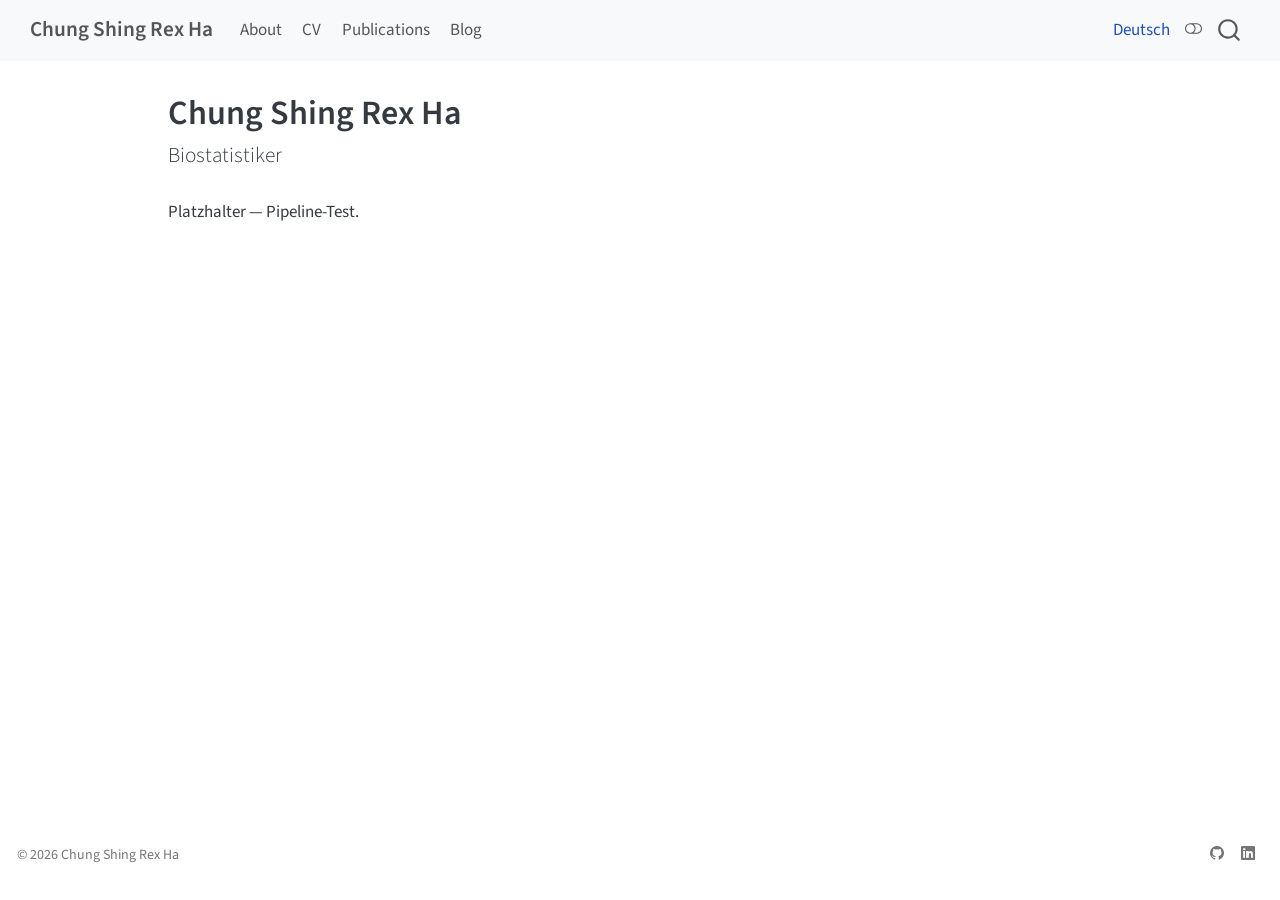
==== de/index.html @ d2706c2c "Built site for gh-pages" ====
<!DOCTYPE html>
<html xmlns="http://www.w3.org/1999/xhtml" lang="de" xml:lang="de"><head>

<meta charset="utf-8">
<meta name="generator" content="quarto-1.9.38">

<meta name="viewport" content="width=device-width, initial-scale=1.0, user-scalable=yes">


<title>Chung Shing Rex Ha</title>
<style>
/* Default styles provided by pandoc.
** See https://pandoc.org/MANUAL.html#variables-for-html for config info.
*/
code{white-space: pre-wrap;}
span.smallcaps{font-variant: small-caps;}
div.columns{display: flex; gap: min(4vw, 1.5em);}
div.column{flex: auto; overflow-x: auto;}
div.hanging-indent{margin-left: 1.5em; text-indent: -1.5em;}
ul.task-list{list-style: none;}
ul.task-list li input[type="checkbox"] {
  width: 0.8em;
  margin: 0 0.8em 0.2em -1em; /* quarto-specific, see https://github.com/quarto-dev/quarto-cli/issues/4556 */ 
  vertical-align: middle;
}
</style>


<script src="../site_libs/quarto-nav/quarto-nav.js"></script>
<script src="../site_libs/quarto-nav/headroom.min.js"></script>
<script src="../site_libs/clipboard/clipboard.min.js"></script>
<script src="../site_libs/quarto-search/autocomplete.umd.js"></script>
<script src="../site_libs/quarto-search/fuse.min.js"></script>
<script src="../site_libs/quarto-search/quarto-search.js"></script>
<meta name="quarto:offset" content="../">
<script src="../site_libs/quarto-html/quarto.js" type="module"></script>
<script src="../site_libs/quarto-html/tabsets/tabsets.js" type="module"></script>
<script src="../site_libs/quarto-html/popper.min.js"></script>
<script src="../site_libs/quarto-html/tippy.umd.min.js"></script>
<script src="../site_libs/quarto-html/anchor.min.js"></script>
<link href="../site_libs/quarto-html/tippy.css" rel="stylesheet">
<link href="../site_libs/quarto-html/quarto-syntax-highlighting-15634bcf2e68342d4ad2dfa704d543f6.css" rel="stylesheet" class="quarto-color-scheme" id="quarto-text-highlighting-styles">
<link href="../site_libs/quarto-html/quarto-syntax-highlighting-dark-0a6b7249c26820e032cb0bd839ff02b1.css" rel="stylesheet" class="quarto-color-scheme quarto-color-alternate" id="quarto-text-highlighting-styles">
<link href="../site_libs/quarto-html/quarto-syntax-highlighting-15634bcf2e68342d4ad2dfa704d543f6.css" rel="stylesheet" class="quarto-color-scheme-extra" id="quarto-text-highlighting-styles">
<script src="../site_libs/bootstrap/bootstrap.min.js"></script>
<link href="../site_libs/bootstrap/bootstrap-icons.css" rel="stylesheet">
<link href="../site_libs/bootstrap/bootstrap-5fd4a02582ea6af4703f84bc57fa9173.min.css" rel="stylesheet" append-hash="true" class="quarto-color-scheme" id="quarto-bootstrap" data-mode="light">
<link href="../site_libs/bootstrap/bootstrap-dark-bcd67fd93eebe3d839e0a494eaf2281a.min.css" rel="stylesheet" append-hash="true" class="quarto-color-scheme quarto-color-alternate" id="quarto-bootstrap" data-mode="dark">
<link href="../site_libs/bootstrap/bootstrap-5fd4a02582ea6af4703f84bc57fa9173.min.css" rel="stylesheet" append-hash="true" class="quarto-color-scheme-extra" id="quarto-bootstrap" data-mode="light">
<script id="quarto-search-options" type="application/json">{
  "location": "navbar",
  "copy-button": false,
  "collapse-after": 3,
  "panel-placement": "end",
  "type": "overlay",
  "limit": 50,
  "keyboard-shortcut": [
    "f",
    "/",
    "s"
  ],
  "show-item-context": false,
  "language": {
    "search-no-results-text": "Keine Treffer",
    "search-matching-documents-text": "Treffer",
    "search-copy-link-title": "Link in die Suche kopieren",
    "search-hide-matches-text": "Zusätzliche Treffer verbergen",
    "search-more-match-text": "weitere Treffer in diesem Dokument",
    "search-more-matches-text": "weitere Treffer in diesem Dokument",
    "search-clear-button-title": "Zurücksetzen",
    "search-text-placeholder": "",
    "search-detached-cancel-button-title": "Abbrechen",
    "search-submit-button-title": "Abschicken",
    "search-label": "Suchen"
  }
}</script>
<style>html{ scroll-behavior: smooth; }</style>


</head>

<body class="nav-fixed quarto-light"><script id="quarto-html-before-body" type="application/javascript">
    const toggleBodyColorMode = (bsSheetEl) => {
      const mode = bsSheetEl.getAttribute("data-mode");
      const bodyEl = window.document.querySelector("body");
      if (mode === "dark") {
        bodyEl.classList.add("quarto-dark");
        bodyEl.classList.remove("quarto-light");
      } else {
        bodyEl.classList.add("quarto-light");
        bodyEl.classList.remove("quarto-dark");
      }
    }
    const toggleBodyColorPrimary = () => {
      const bsSheetEl = window.document.querySelector("link#quarto-bootstrap:not([rel=disabled-stylesheet])");
      if (bsSheetEl) {
        toggleBodyColorMode(bsSheetEl);
      }
    }
    const setColorSchemeToggle = (alternate) => {
      const toggles = window.document.querySelectorAll('.quarto-color-scheme-toggle');
      for (let i=0; i < toggles.length; i++) {
        const toggle = toggles[i];
        if (toggle) {
          if (alternate) {
            toggle.classList.add("alternate");
          } else {
            toggle.classList.remove("alternate");
          }
        }
      }
    };
    const toggleColorMode = (alternate) => {
      // Switch the stylesheets
      const primaryStylesheets = window.document.querySelectorAll('link.quarto-color-scheme:not(.quarto-color-alternate)');
      const alternateStylesheets = window.document.querySelectorAll('link.quarto-color-scheme.quarto-color-alternate');
      manageTransitions('#quarto-margin-sidebar .nav-link', false);
      if (alternate) {
        // note: dark is layered on light, we don't disable primary!
        enableStylesheet(alternateStylesheets);
        for (const sheetNode of alternateStylesheets) {
          if (sheetNode.id === "quarto-bootstrap") {
            toggleBodyColorMode(sheetNode);
          }
        }
      } else {
        disableStylesheet(alternateStylesheets);
        enableStylesheet(primaryStylesheets)
        toggleBodyColorPrimary();
      }
      manageTransitions('#quarto-margin-sidebar .nav-link', true);
      // Switch the toggles
      setColorSchemeToggle(alternate)
      // Hack to workaround the fact that safari doesn't
      // properly recolor the scrollbar when toggling (#1455)
      if (navigator.userAgent.indexOf('Safari') > 0 && navigator.userAgent.indexOf('Chrome') == -1) {
        manageTransitions("body", false);
        window.scrollTo(0, 1);
        setTimeout(() => {
          window.scrollTo(0, 0);
          manageTransitions("body", true);
        }, 40);
      }
    }
    const disableStylesheet = (stylesheets) => {
      for (let i=0; i < stylesheets.length; i++) {
        const stylesheet = stylesheets[i];
        stylesheet.rel = 'disabled-stylesheet';
      }
    }
    const enableStylesheet = (stylesheets) => {
      for (let i=0; i < stylesheets.length; i++) {
        const stylesheet = stylesheets[i];
        if(stylesheet.rel !== 'stylesheet') { // for Chrome, which will still FOUC without this check
          stylesheet.rel = 'stylesheet';
        }
      }
    }
    const manageTransitions = (selector, allowTransitions) => {
      const els = window.document.querySelectorAll(selector);
      for (let i=0; i < els.length; i++) {
        const el = els[i];
        if (allowTransitions) {
          el.classList.remove('notransition');
        } else {
          el.classList.add('notransition');
        }
      }
    }
    const isFileUrl = () => {
      return window.location.protocol === 'file:';
    }
    const hasAlternateSentinel = () => {
      let styleSentinel = getColorSchemeSentinel();
      if (styleSentinel !== null) {
        return styleSentinel === "alternate";
      } else {
        return false;
      }
    }
    const setStyleSentinel = (alternate) => {
      const value = alternate ? "alternate" : "default";
      if (!isFileUrl()) {
        window.localStorage.setItem("quarto-color-scheme", value);
      } else {
        localAlternateSentinel = value;
      }
    }
    const getColorSchemeSentinel = () => {
      if (!isFileUrl()) {
        const storageValue = window.localStorage.getItem("quarto-color-scheme");
        return storageValue != null ? storageValue : localAlternateSentinel;
      } else {
        return localAlternateSentinel;
      }
    }
    const toggleGiscusIfUsed = (isAlternate, darkModeDefault) => {
      const baseTheme = document.querySelector('#giscus-base-theme')?.value ?? 'light';
      const alternateTheme = document.querySelector('#giscus-alt-theme')?.value ?? 'dark';
      let newTheme = '';
      if(authorPrefersDark) {
        newTheme = isAlternate ? baseTheme : alternateTheme;
      } else {
        newTheme = isAlternate ? alternateTheme : baseTheme;
      }
      const changeGiscusTheme = () => {
        // From: https://github.com/giscus/giscus/issues/336
        const sendMessage = (message) => {
          const iframe = document.querySelector('iframe.giscus-frame');
          if (!iframe) return;
          iframe.contentWindow.postMessage({ giscus: message }, 'https://giscus.app');
        }
        sendMessage({
          setConfig: {
            theme: newTheme
          }
        });
      }
      const isGiscussLoaded = window.document.querySelector('iframe.giscus-frame') !== null;
      if (isGiscussLoaded) {
        changeGiscusTheme();
      }
    };
    const authorPrefersDark = false;
    const darkModeDefault = authorPrefersDark;
      document.querySelector('link#quarto-text-highlighting-styles.quarto-color-scheme-extra').rel = 'disabled-stylesheet';
      document.querySelector('link#quarto-bootstrap.quarto-color-scheme-extra').rel = 'disabled-stylesheet';
    let localAlternateSentinel = darkModeDefault ? 'alternate' : 'default';
    // Dark / light mode switch
    window.quartoToggleColorScheme = () => {
      // Read the current dark / light value
      let toAlternate = !hasAlternateSentinel();
      toggleColorMode(toAlternate);
      setStyleSentinel(toAlternate);
      toggleGiscusIfUsed(toAlternate, darkModeDefault);
      window.dispatchEvent(new Event('resize'));
    };
    // Switch to dark mode if need be
    if (hasAlternateSentinel()) {
      toggleColorMode(true);
    } else {
      toggleColorMode(false);
    }
  </script>

<div id="quarto-search-results"></div>
  <header id="quarto-header" class="headroom fixed-top">
    <nav class="navbar navbar-expand-lg " data-bs-theme="dark">
      <div class="navbar-container container-fluid">
      <div class="navbar-brand-container mx-auto">
    <a class="navbar-brand" href="../index.html">
    <span class="navbar-title">Chung Shing Rex Ha</span>
    </a>
  </div>
            <div id="quarto-search" class="" title="Suchen"></div>
          <button class="navbar-toggler" type="button" data-bs-toggle="collapse" data-bs-target="#navbarCollapse" aria-controls="navbarCollapse" role="menu" aria-expanded="false" aria-label="Navigation umschalten" onclick="if (window.quartoToggleHeadroom) { window.quartoToggleHeadroom(); }">
  <span class="navbar-toggler-icon"></span>
</button>
          <div class="collapse navbar-collapse" id="navbarCollapse">
            <ul class="navbar-nav navbar-nav-scroll me-auto">
  <li class="nav-item">
    <a class="nav-link" href="../index.html"> 
<span class="menu-text">About</span></a>
  </li>  
  <li class="nav-item">
    <a class="nav-link" href="../cv.html"> 
<span class="menu-text">CV</span></a>
  </li>  
  <li class="nav-item">
    <a class="nav-link" href="../publications.html"> 
<span class="menu-text">Publications</span></a>
  </li>  
  <li class="nav-item">
    <a class="nav-link" href="../blog.html"> 
<span class="menu-text">Blog</span></a>
  </li>  
</ul>
            <ul class="navbar-nav navbar-nav-scroll ms-auto">
  <li class="nav-item">
    <a class="nav-link active" href="../de/index.html" aria-current="page"> 
<span class="menu-text">Deutsch</span></a>
  </li>  
</ul>
          </div> <!-- /navcollapse -->
            <div class="quarto-navbar-tools">
  <a href="" class="quarto-color-scheme-toggle quarto-navigation-tool  px-1" onclick="window.quartoToggleColorScheme(); return false;" title="Dunkelmodus umschalten"><i class="bi"></i></a>
</div>
      </div> <!-- /container-fluid -->
    </nav>
</header>
<!-- content -->
<div id="quarto-content" class="quarto-container page-columns page-rows-contents page-layout-article page-navbar">
<!-- sidebar -->
<!-- margin-sidebar -->
    <div id="quarto-margin-sidebar" class="sidebar margin-sidebar zindex-bottom">
        
    </div>
<!-- main -->
<main class="content" id="quarto-document-content">


<header id="title-block-header" class="quarto-title-block default">
<div class="quarto-title">
<h1 class="title">Chung Shing Rex Ha</h1>
<p class="subtitle lead">Biostatistiker</p>
</div>



<div class="quarto-title-meta">

    
  
    
  </div>
  


</header>


<p>Platzhalter — Pipeline-Test.</p>



</main> <!-- /main -->
<script id="quarto-html-after-body" type="application/javascript">
  window.document.addEventListener("DOMContentLoaded", function (event) {
    // Ensure there is a toggle, if there isn't float one in the top right
    if (window.document.querySelector('.quarto-color-scheme-toggle') === null) {
      const a = window.document.createElement('a');
      a.classList.add('top-right');
      a.classList.add('quarto-color-scheme-toggle');
      a.href = "";
      a.onclick = function() { try { window.quartoToggleColorScheme(); } catch {} return false; };
      const i = window.document.createElement("i");
      i.classList.add('bi');
      a.appendChild(i);
      window.document.body.appendChild(a);
    }
    setColorSchemeToggle(hasAlternateSentinel())
    const icon = "";
    const anchorJS = new window.AnchorJS();
    anchorJS.options = {
      placement: 'right',
      icon: icon
    };
    anchorJS.add('.anchored');
    const isCodeAnnotation = (el) => {
      for (const clz of el.classList) {
        if (clz.startsWith('code-annotation-')) {                     
          return true;
        }
      }
      return false;
    }
    const onCopySuccess = function(e) {
      // button target
      const button = e.trigger;
      // don't keep focus
      button.blur();
      // flash "checked"
      button.classList.add('code-copy-button-checked');
      var currentTitle = button.getAttribute("title");
      button.setAttribute("title", "Kopiert");
      let tooltip;
      if (window.bootstrap) {
        button.setAttribute("data-bs-toggle", "tooltip");
        button.setAttribute("data-bs-placement", "left");
        button.setAttribute("data-bs-title", "Kopiert");
        tooltip = new bootstrap.Tooltip(button, 
          { trigger: "manual", 
            customClass: "code-copy-button-tooltip",
            offset: [0, -8]});
        tooltip.show();    
      }
      setTimeout(function() {
        if (tooltip) {
          tooltip.hide();
          button.removeAttribute("data-bs-title");
          button.removeAttribute("data-bs-toggle");
          button.removeAttribute("data-bs-placement");
        }
        button.setAttribute("title", currentTitle);
        button.classList.remove('code-copy-button-checked');
      }, 1000);
      // clear code selection
      e.clearSelection();
    }
    const getTextToCopy = function(trigger) {
      const outerScaffold = trigger.parentElement.cloneNode(true);
      const codeEl = outerScaffold.querySelector('code');
      for (const childEl of codeEl.children) {
        if (isCodeAnnotation(childEl)) {
          childEl.remove();
        }
      }
      return codeEl.innerText;
    }
    const clipboard = new window.ClipboardJS('.code-copy-button:not([data-in-quarto-modal])', {
      text: getTextToCopy
    });
    clipboard.on('success', onCopySuccess);
    if (window.document.getElementById('quarto-embedded-source-code-modal')) {
      const clipboardModal = new window.ClipboardJS('.code-copy-button[data-in-quarto-modal]', {
        text: getTextToCopy,
        container: window.document.getElementById('quarto-embedded-source-code-modal')
      });
      clipboardModal.on('success', onCopySuccess);
    }
      var localhostRegex = new RegExp(/^(?:http|https):\/\/localhost\:?[0-9]*\//);
      var mailtoRegex = new RegExp(/^mailto:/);
        var filterRegex = new RegExp("https:\/\/csrexha\.github\.io");
      var isInternal = (href) => {
          return filterRegex.test(href) || localhostRegex.test(href) || mailtoRegex.test(href);
      }
      // Inspect non-navigation links and adorn them if external
     var links = window.document.querySelectorAll('a[href]:not(.nav-link):not(.navbar-brand):not(.toc-action):not(.sidebar-link):not(.sidebar-item-toggle):not(.pagination-link):not(.no-external):not([aria-hidden]):not(.dropdown-item):not(.quarto-navigation-tool):not(.about-link)');
      for (var i=0; i<links.length; i++) {
        const link = links[i];
        if (!isInternal(link.href)) {
          // undo the damage that might have been done by quarto-nav.js in the case of
          // links that we want to consider external
          if (link.dataset.originalHref !== undefined) {
            link.href = link.dataset.originalHref;
          }
        }
      }
    function tippyHover(el, contentFn, onTriggerFn, onUntriggerFn) {
      const config = {
        allowHTML: true,
        maxWidth: 500,
        delay: 100,
        arrow: false,
        appendTo: function(el) {
            return el.parentElement;
        },
        interactive: true,
        interactiveBorder: 10,
        theme: 'quarto',
        placement: 'bottom-start',
      };
      if (contentFn) {
        config.content = contentFn;
      }
      if (onTriggerFn) {
        config.onTrigger = onTriggerFn;
      }
      if (onUntriggerFn) {
        config.onUntrigger = onUntriggerFn;
      }
      window.tippy(el, config); 
    }
    const noterefs = window.document.querySelectorAll('a[role="doc-noteref"]');
    for (var i=0; i<noterefs.length; i++) {
      const ref = noterefs[i];
      tippyHover(ref, function() {
        // use id or data attribute instead here
        let href = ref.getAttribute('data-footnote-href') || ref.getAttribute('href');
        try { href = new URL(href).hash; } catch {}
        const id = href.replace(/^#\/?/, "");
        const note = window.document.getElementById(id);
        if (note) {
          return note.innerHTML;
        } else {
          return "";
        }
      });
    }
    const xrefs = window.document.querySelectorAll('a.quarto-xref');
    const processXRef = (id, note) => {
      // Strip column container classes
      const stripColumnClz = (el) => {
        el.classList.remove("page-full", "page-columns");
        if (el.children) {
          for (const child of el.children) {
            stripColumnClz(child);
          }
        }
      }
      stripColumnClz(note)
      if (id === null || id.startsWith('sec-')) {
        // Special case sections, only their first couple elements
        const container = document.createElement("div");
        if (note.children && note.children.length > 2) {
          container.appendChild(note.children[0].cloneNode(true));
          for (let i = 1; i < note.children.length; i++) {
            const child = note.children[i];
            if (child.tagName === "P" && child.innerText === "") {
              continue;
            } else {
              container.appendChild(child.cloneNode(true));
              break;
            }
          }
          if (window.Quarto?.typesetMath) {
            window.Quarto.typesetMath(container);
          }
          return container.innerHTML
        } else {
          if (window.Quarto?.typesetMath) {
            window.Quarto.typesetMath(note);
          }
          return note.innerHTML;
        }
      } else {
        // Remove any anchor links if they are present
        const anchorLink = note.querySelector('a.anchorjs-link');
        if (anchorLink) {
          anchorLink.remove();
        }
        if (window.Quarto?.typesetMath) {
          window.Quarto.typesetMath(note);
        }
        if (note.classList.contains("callout")) {
          return note.outerHTML;
        } else {
          return note.innerHTML;
        }
      }
    }
    for (var i=0; i<xrefs.length; i++) {
      const xref = xrefs[i];
      tippyHover(xref, undefined, function(instance) {
        instance.disable();
        let url = xref.getAttribute('href');
        let hash = undefined; 
        if (url.startsWith('#')) {
          hash = url;
        } else {
          try { hash = new URL(url).hash; } catch {}
        }
        if (hash) {
          const id = hash.replace(/^#\/?/, "");
          const note = window.document.getElementById(id);
          if (note !== null) {
            try {
              const html = processXRef(id, note.cloneNode(true));
              instance.setContent(html);
            } finally {
              instance.enable();
              instance.show();
            }
          } else {
            // See if we can fetch this
            fetch(url.split('#')[0])
            .then(res => res.text())
            .then(html => {
              const parser = new DOMParser();
              const htmlDoc = parser.parseFromString(html, "text/html");
              const note = htmlDoc.getElementById(id);
              if (note !== null) {
                const html = processXRef(id, note);
                instance.setContent(html);
              } 
            }).finally(() => {
              instance.enable();
              instance.show();
            });
          }
        } else {
          // See if we can fetch a full url (with no hash to target)
          // This is a special case and we should probably do some content thinning / targeting
          fetch(url)
          .then(res => res.text())
          .then(html => {
            const parser = new DOMParser();
            const htmlDoc = parser.parseFromString(html, "text/html");
            const note = htmlDoc.querySelector('main.content');
            if (note !== null) {
              // This should only happen for chapter cross references
              // (since there is no id in the URL)
              // remove the first header
              if (note.children.length > 0 && note.children[0].tagName === "HEADER") {
                note.children[0].remove();
              }
              const html = processXRef(null, note);
              instance.setContent(html);
            } 
          }).finally(() => {
            instance.enable();
            instance.show();
          });
        }
      }, function(instance) {
      });
    }
        let selectedAnnoteEl;
        const selectorForAnnotation = ( cell, annotation) => {
          let cellAttr = 'data-code-cell="' + cell + '"';
          let lineAttr = 'data-code-annotation="' +  annotation + '"';
          const selector = 'span[' + cellAttr + '][' + lineAttr + ']';
          return selector;
        }
        const selectCodeLines = (annoteEl) => {
          const doc = window.document;
          const targetCell = annoteEl.getAttribute("data-target-cell");
          const targetAnnotation = annoteEl.getAttribute("data-target-annotation");
          const annoteSpan = window.document.querySelector(selectorForAnnotation(targetCell, targetAnnotation));
          const lines = annoteSpan.getAttribute("data-code-lines").split(",");
          const lineIds = lines.map((line) => {
            return targetCell + "-" + line;
          })
          let top = null;
          let height = null;
          let parent = null;
          if (lineIds.length > 0) {
              //compute the position of the single el (top and bottom and make a div)
              const el = window.document.getElementById(lineIds[0]);
              top = el.offsetTop;
              height = el.offsetHeight;
              parent = el.parentElement.parentElement;
            if (lineIds.length > 1) {
              const lastEl = window.document.getElementById(lineIds[lineIds.length - 1]);
              const bottom = lastEl.offsetTop + lastEl.offsetHeight;
              height = bottom - top;
            }
            if (top !== null && height !== null && parent !== null) {
              // cook up a div (if necessary) and position it 
              let div = window.document.getElementById("code-annotation-line-highlight");
              if (div === null) {
                div = window.document.createElement("div");
                div.setAttribute("id", "code-annotation-line-highlight");
                div.style.position = 'absolute';
                parent.appendChild(div);
              }
              div.style.top = top - 2 + "px";
              div.style.height = height + 4 + "px";
              div.style.left = 0;
              let gutterDiv = window.document.getElementById("code-annotation-line-highlight-gutter");
              if (gutterDiv === null) {
                gutterDiv = window.document.createElement("div");
                gutterDiv.setAttribute("id", "code-annotation-line-highlight-gutter");
                gutterDiv.style.position = 'absolute';
                const codeCell = window.document.getElementById(targetCell);
                const gutter = codeCell.querySelector('.code-annotation-gutter');
                gutter.appendChild(gutterDiv);
              }
              gutterDiv.style.top = top - 2 + "px";
              gutterDiv.style.height = height + 4 + "px";
            }
            selectedAnnoteEl = annoteEl;
          }
        };
        const unselectCodeLines = () => {
          const elementsIds = ["code-annotation-line-highlight", "code-annotation-line-highlight-gutter"];
          elementsIds.forEach((elId) => {
            const div = window.document.getElementById(elId);
            if (div) {
              div.remove();
            }
          });
          selectedAnnoteEl = undefined;
        };
          // Handle positioning of the toggle
      window.addEventListener(
        "resize",
        throttle(() => {
          elRect = undefined;
          if (selectedAnnoteEl) {
            selectCodeLines(selectedAnnoteEl);
          }
        }, 10)
      );
      function throttle(fn, ms) {
      let throttle = false;
      let timer;
        return (...args) => {
          if(!throttle) { // first call gets through
              fn.apply(this, args);
              throttle = true;
          } else { // all the others get throttled
              if(timer) clearTimeout(timer); // cancel #2
              timer = setTimeout(() => {
                fn.apply(this, args);
                timer = throttle = false;
              }, ms);
          }
        };
      }
        // Attach click handler to the DT
        const annoteDls = window.document.querySelectorAll('dt[data-target-cell]');
        for (const annoteDlNode of annoteDls) {
          annoteDlNode.addEventListener('click', (event) => {
            const clickedEl = event.target;
            if (clickedEl !== selectedAnnoteEl) {
              unselectCodeLines();
              const activeEl = window.document.querySelector('dt[data-target-cell].code-annotation-active');
              if (activeEl) {
                activeEl.classList.remove('code-annotation-active');
              }
              selectCodeLines(clickedEl);
              clickedEl.classList.add('code-annotation-active');
            } else {
              // Unselect the line
              unselectCodeLines();
              clickedEl.classList.remove('code-annotation-active');
            }
          });
        }
    const findCites = (el) => {
      const parentEl = el.parentElement;
      if (parentEl) {
        const cites = parentEl.dataset.cites;
        if (cites) {
          return {
            el,
            cites: cites.split(' ')
          };
        } else {
          return findCites(el.parentElement)
        }
      } else {
        return undefined;
      }
    };
    var bibliorefs = window.document.querySelectorAll('a[role="doc-biblioref"]');
    for (var i=0; i<bibliorefs.length; i++) {
      const ref = bibliorefs[i];
      const citeInfo = findCites(ref);
      if (citeInfo) {
        tippyHover(citeInfo.el, function() {
          var popup = window.document.createElement('div');
          citeInfo.cites.forEach(function(cite) {
            var citeDiv = window.document.createElement('div');
            citeDiv.classList.add('hanging-indent');
            citeDiv.classList.add('csl-entry');
            var biblioDiv = window.document.getElementById('ref-' + cite);
            if (biblioDiv) {
              citeDiv.innerHTML = biblioDiv.innerHTML;
            }
            popup.appendChild(citeDiv);
          });
          return popup.innerHTML;
        });
      }
    }
  });
  </script>
</div> <!-- /content -->
<footer class="footer">
  <div class="nav-footer">
    <div class="nav-footer-left">
<p>© 2026 Chung Shing Rex Ha</p>
</div>   
    <div class="nav-footer-center">
      &nbsp;
    </div>
    <div class="nav-footer-right">
      <ul class="footer-items list-unstyled">
    <li class="nav-item compact">
    <a class="nav-link" href="https://github.com/csrexha">
      <i class="bi bi-github" role="img">
</i> 
    </a>
  </li>  
    <li class="nav-item compact">
    <a class="nav-link" href="https://www.linkedin.com/in/hacsrex">
      <i class="bi bi-linkedin" role="img">
</i> 
    </a>
  </li>  
</ul>
    </div>
  </div>
</footer>




<script src="../site_libs/quarto-html/zenscroll-min.js"></script>
</body></html>
---- site_libs/quarto-html/quarto-syntax-highlighting-15634bcf2e68342d4ad2dfa704d543f6.css ----
/* quarto syntax highlight colors */
:root {
  --quarto-hl-ot-color: #003B4F;
  --quarto-hl-at-color: #657422;
  --quarto-hl-ss-color: #20794D;
  --quarto-hl-an-color: #5E5E5E;
  --quarto-hl-fu-color: #4758AB;
  --quarto-hl-st-color: #20794D;
  --quarto-hl-cf-color: #003B4F;
  --quarto-hl-op-color: #5E5E5E;
  --quarto-hl-er-color: #AD0000;
  --quarto-hl-bn-color: #AD0000;
  --quarto-hl-al-color: #AD0000;
  --quarto-hl-va-color: #111111;
  --quarto-hl-bu-color: inherit;
  --quarto-hl-ex-color: inherit;
  --quarto-hl-pp-color: #AD0000;
  --quarto-hl-in-color: #5E5E5E;
  --quarto-hl-vs-color: #20794D;
  --quarto-hl-wa-color: #5E5E5E;
  --quarto-hl-do-color: #5E5E5E;
  --quarto-hl-im-color: #00769E;
  --quarto-hl-ch-color: #20794D;
  --quarto-hl-dt-color: #AD0000;
  --quarto-hl-fl-color: #AD0000;
  --quarto-hl-co-color: #5E5E5E;
  --quarto-hl-cv-color: #5E5E5E;
  --quarto-hl-cn-color: #8f5902;
  --quarto-hl-sc-color: #5E5E5E;
  --quarto-hl-dv-color: #AD0000;
  --quarto-hl-kw-color: #003B4F;
}

/* other quarto variables */
:root {
  --quarto-font-monospace: SFMono-Regular, Menlo, Monaco, Consolas, "Liberation Mono", "Courier New", monospace;
}

/* syntax highlight based on Pandoc's rules */
pre > code.sourceCode > span {
  color: #003B4F;
}

code.sourceCode > span {
  color: #003B4F;
}

div.sourceCode,
div.sourceCode pre.sourceCode {
  color: #003B4F;
}

/* Normal */
code span {
  color: #003B4F;
}

/* Alert */
code span.al {
  color: #AD0000;
  font-style: inherit;
}

/* Annotation */
code span.an {
  color: #5E5E5E;
  font-style: inherit;
}

/* Attribute */
code span.at {
  color: #657422;
  font-style: inherit;
}

/* BaseN */
code span.bn {
  color: #AD0000;
  font-style: inherit;
}

/* BuiltIn */
code span.bu {
  font-style: inherit;
}

/* ControlFlow */
code span.cf {
  color: #003B4F;
  font-weight: bold;
  font-style: inherit;
}

/* Char */
code span.ch {
  color: #20794D;
  font-style: inherit;
}

/* Constant */
code span.cn {
  color: #8f5902;
  font-style: inherit;
}

/* Comment */
code span.co {
  color: #5E5E5E;
  font-style: inherit;
}

/* CommentVar */
code span.cv {
  color: #5E5E5E;
  font-style: italic;
}

/* Documentation */
code span.do {
  color: #5E5E5E;
  font-style: italic;
}

/* DataType */
code span.dt {
  color: #AD0000;
  font-style: inherit;
}

/* DecVal */
code span.dv {
  color: #AD0000;
  font-style: inherit;
}

/* Error */
code span.er {
  color: #AD0000;
  font-style: inherit;
}

/* Extension */
code span.ex {
  font-style: inherit;
}

/* Float */
code span.fl {
  color: #AD0000;
  font-style: inherit;
}

/* Function */
code span.fu {
  color: #4758AB;
  font-style: inherit;
}

/* Import */
code span.im {
  color: #00769E;
  font-style: inherit;
}

/* Information */
code span.in {
  color: #5E5E5E;
  font-style: inherit;
}

/* Keyword */
code span.kw {
  color: #003B4F;
  font-weight: bold;
  font-style: inherit;
}

/* Operator */
code span.op {
  color: #5E5E5E;
  font-style: inherit;
}

/* Other */
code span.ot {
  color: #003B4F;
  font-style: inherit;
}

/* Preprocessor */
code span.pp {
  color: #AD0000;
  font-style: inherit;
}

/* SpecialChar */
code span.sc {
  color: #5E5E5E;
  font-style: inherit;
}

/* SpecialString */
code span.ss {
  color: #20794D;
  font-style: inherit;
}

/* String */
code span.st {
  color: #20794D;
  font-style: inherit;
}

/* Variable */
code span.va {
  color: #111111;
  font-style: inherit;
}

/* VerbatimString */
code span.vs {
  color: #20794D;
  font-style: inherit;
}

/* Warning */
code span.wa {
  color: #5E5E5E;
  font-style: italic;
}

.prevent-inlining {
  content: "</";
}

/*# sourceMappingURL=f23921c56f73e400b49028c9186a1aa0.css.map */
---- site_libs/quarto-html/quarto-syntax-highlighting-dark-0a6b7249c26820e032cb0bd839ff02b1.css ----
/* quarto syntax highlight colors */
:root {
  --quarto-hl-al-color: #f07178;
  --quarto-hl-an-color: #d4d0ab;
  --quarto-hl-at-color: #00e0e0;
  --quarto-hl-bn-color: #d4d0ab;
  --quarto-hl-bu-color: #abe338;
  --quarto-hl-ch-color: #abe338;
  --quarto-hl-co-color: #f8f8f2;
  --quarto-hl-cv-color: #ffd700;
  --quarto-hl-cn-color: #ffd700;
  --quarto-hl-cf-color: #ffa07a;
  --quarto-hl-dt-color: #ffa07a;
  --quarto-hl-dv-color: #d4d0ab;
  --quarto-hl-do-color: #f8f8f2;
  --quarto-hl-er-color: #f07178;
  --quarto-hl-ex-color: #00e0e0;
  --quarto-hl-fl-color: #d4d0ab;
  --quarto-hl-fu-color: #ffa07a;
  --quarto-hl-im-color: #abe338;
  --quarto-hl-in-color: #d4d0ab;
  --quarto-hl-kw-color: #ffa07a;
  --quarto-hl-op-color: #ffa07a;
  --quarto-hl-ot-color: #00e0e0;
  --quarto-hl-pp-color: #dcc6e0;
  --quarto-hl-re-color: #00e0e0;
  --quarto-hl-sc-color: #abe338;
  --quarto-hl-ss-color: #abe338;
  --quarto-hl-st-color: #abe338;
  --quarto-hl-va-color: #00e0e0;
  --quarto-hl-vs-color: #abe338;
  --quarto-hl-wa-color: #dcc6e0;
}

/* other quarto variables */
:root {
  --quarto-font-monospace: SFMono-Regular, Menlo, Monaco, Consolas, "Liberation Mono", "Courier New", monospace;
}

/* syntax highlight based on Pandoc's rules */
pre > code.sourceCode > span {
  color: #f8f8f2;
}

code.sourceCode > span {
  color: #f8f8f2;
}

div.sourceCode,
div.sourceCode pre.sourceCode {
  color: #f8f8f2;
}

/* Normal */
code span {
  color: #f8f8f2;
}

/* Alert */
code span.al {
  color: #f07178;
}

/* Annotation */
code span.an {
  color: #d4d0ab;
}

/* Attribute */
code span.at {
  color: #00e0e0;
}

/* BaseN */
code span.bn {
  color: #d4d0ab;
}

/* BuiltIn */
code span.bu {
  color: #abe338;
}

/* ControlFlow */
code span.cf {
  font-weight: bold;
  color: #ffa07a;
}

/* Char */
code span.ch {
  color: #abe338;
}

/* Constant */
code span.cn {
  color: #ffd700;
}

/* Comment */
code span.co {
  font-style: italic;
  color: #f8f8f2;
}

/* CommentVar */
code span.cv {
  color: #ffd700;
}

/* Documentation */
code span.do {
  color: #f8f8f2;
}

/* DataType */
code span.dt {
  color: #ffa07a;
}

/* DecVal */
code span.dv {
  color: #d4d0ab;
}

/* Error */
code span.er {
  color: #f07178;
  text-decoration: underline;
}

/* Extension */
code span.ex {
  font-weight: bold;
  color: #00e0e0;
}

/* Float */
code span.fl {
  color: #d4d0ab;
}

/* Function */
code span.fu {
  color: #ffa07a;
}

/* Import */
code span.im {
  color: #abe338;
}

/* Information */
code span.in {
  color: #d4d0ab;
}

/* Keyword */
code span.kw {
  font-weight: bold;
  color: #ffa07a;
}

/* Operator */
code span.op {
  color: #ffa07a;
}

/* Other */
code span.ot {
  color: #00e0e0;
}

/* Preprocessor */
code span.pp {
  color: #dcc6e0;
}

/* RegionMarker */
code span.re {
  background-color: #f8f8f2;
  color: #00e0e0;
}

/* SpecialChar */
code span.sc {
  color: #abe338;
}

/* SpecialString */
code span.ss {
  color: #abe338;
}

/* String */
code span.st {
  color: #abe338;
}

/* Variable */
code span.va {
  color: #00e0e0;
}

/* VerbatimString */
code span.vs {
  color: #abe338;
}

/* Warning */
code span.wa {
  color: #dcc6e0;
}

.prevent-inlining {
  content: "</";
}

/*# sourceMappingURL=175367c052bafc98bd680af3479823f0.css.map */
---- site_libs/quarto-html/quarto-syntax-highlighting-15634bcf2e68342d4ad2dfa704d543f6.css ----
/* quarto syntax highlight colors */
:root {
  --quarto-hl-ot-color: #003B4F;
  --quarto-hl-at-color: #657422;
  --quarto-hl-ss-color: #20794D;
  --quarto-hl-an-color: #5E5E5E;
  --quarto-hl-fu-color: #4758AB;
  --quarto-hl-st-color: #20794D;
  --quarto-hl-cf-color: #003B4F;
  --quarto-hl-op-color: #5E5E5E;
  --quarto-hl-er-color: #AD0000;
  --quarto-hl-bn-color: #AD0000;
  --quarto-hl-al-color: #AD0000;
  --quarto-hl-va-color: #111111;
  --quarto-hl-bu-color: inherit;
  --quarto-hl-ex-color: inherit;
  --quarto-hl-pp-color: #AD0000;
  --quarto-hl-in-color: #5E5E5E;
  --quarto-hl-vs-color: #20794D;
  --quarto-hl-wa-color: #5E5E5E;
  --quarto-hl-do-color: #5E5E5E;
  --quarto-hl-im-color: #00769E;
  --quarto-hl-ch-color: #20794D;
  --quarto-hl-dt-color: #AD0000;
  --quarto-hl-fl-color: #AD0000;
  --quarto-hl-co-color: #5E5E5E;
  --quarto-hl-cv-color: #5E5E5E;
  --quarto-hl-cn-color: #8f5902;
  --quarto-hl-sc-color: #5E5E5E;
  --quarto-hl-dv-color: #AD0000;
  --quarto-hl-kw-color: #003B4F;
}

/* other quarto variables */
:root {
  --quarto-font-monospace: SFMono-Regular, Menlo, Monaco, Consolas, "Liberation Mono", "Courier New", monospace;
}

/* syntax highlight based on Pandoc's rules */
pre > code.sourceCode > span {
  color: #003B4F;
}

code.sourceCode > span {
  color: #003B4F;
}

div.sourceCode,
div.sourceCode pre.sourceCode {
  color: #003B4F;
}

/* Normal */
code span {
  color: #003B4F;
}

/* Alert */
code span.al {
  color: #AD0000;
  font-style: inherit;
}

/* Annotation */
code span.an {
  color: #5E5E5E;
  font-style: inherit;
}

/* Attribute */
code span.at {
  color: #657422;
  font-style: inherit;
}

/* BaseN */
code span.bn {
  color: #AD0000;
  font-style: inherit;
}

/* BuiltIn */
code span.bu {
  font-style: inherit;
}

/* ControlFlow */
code span.cf {
  color: #003B4F;
  font-weight: bold;
  font-style: inherit;
}

/* Char */
code span.ch {
  color: #20794D;
  font-style: inherit;
}

/* Constant */
code span.cn {
  color: #8f5902;
  font-style: inherit;
}

/* Comment */
code span.co {
  color: #5E5E5E;
  font-style: inherit;
}

/* CommentVar */
code span.cv {
  color: #5E5E5E;
  font-style: italic;
}

/* Documentation */
code span.do {
  color: #5E5E5E;
  font-style: italic;
}

/* DataType */
code span.dt {
  color: #AD0000;
  font-style: inherit;
}

/* DecVal */
code span.dv {
  color: #AD0000;
  font-style: inherit;
}

/* Error */
code span.er {
  color: #AD0000;
  font-style: inherit;
}

/* Extension */
code span.ex {
  font-style: inherit;
}

/* Float */
code span.fl {
  color: #AD0000;
  font-style: inherit;
}

/* Function */
code span.fu {
  color: #4758AB;
  font-style: inherit;
}

/* Import */
code span.im {
  color: #00769E;
  font-style: inherit;
}

/* Information */
code span.in {
  color: #5E5E5E;
  font-style: inherit;
}

/* Keyword */
code span.kw {
  color: #003B4F;
  font-weight: bold;
  font-style: inherit;
}

/* Operator */
code span.op {
  color: #5E5E5E;
  font-style: inherit;
}

/* Other */
code span.ot {
  color: #003B4F;
  font-style: inherit;
}

/* Preprocessor */
code span.pp {
  color: #AD0000;
  font-style: inherit;
}

/* SpecialChar */
code span.sc {
  color: #5E5E5E;
  font-style: inherit;
}

/* SpecialString */
code span.ss {
  color: #20794D;
  font-style: inherit;
}

/* String */
code span.st {
  color: #20794D;
  font-style: inherit;
}

/* Variable */
code span.va {
  color: #111111;
  font-style: inherit;
}

/* VerbatimString */
code span.vs {
  color: #20794D;
  font-style: inherit;
}

/* Warning */
code span.wa {
  color: #5E5E5E;
  font-style: italic;
}

.prevent-inlining {
  content: "</";
}

/*# sourceMappingURL=f23921c56f73e400b49028c9186a1aa0.css.map */
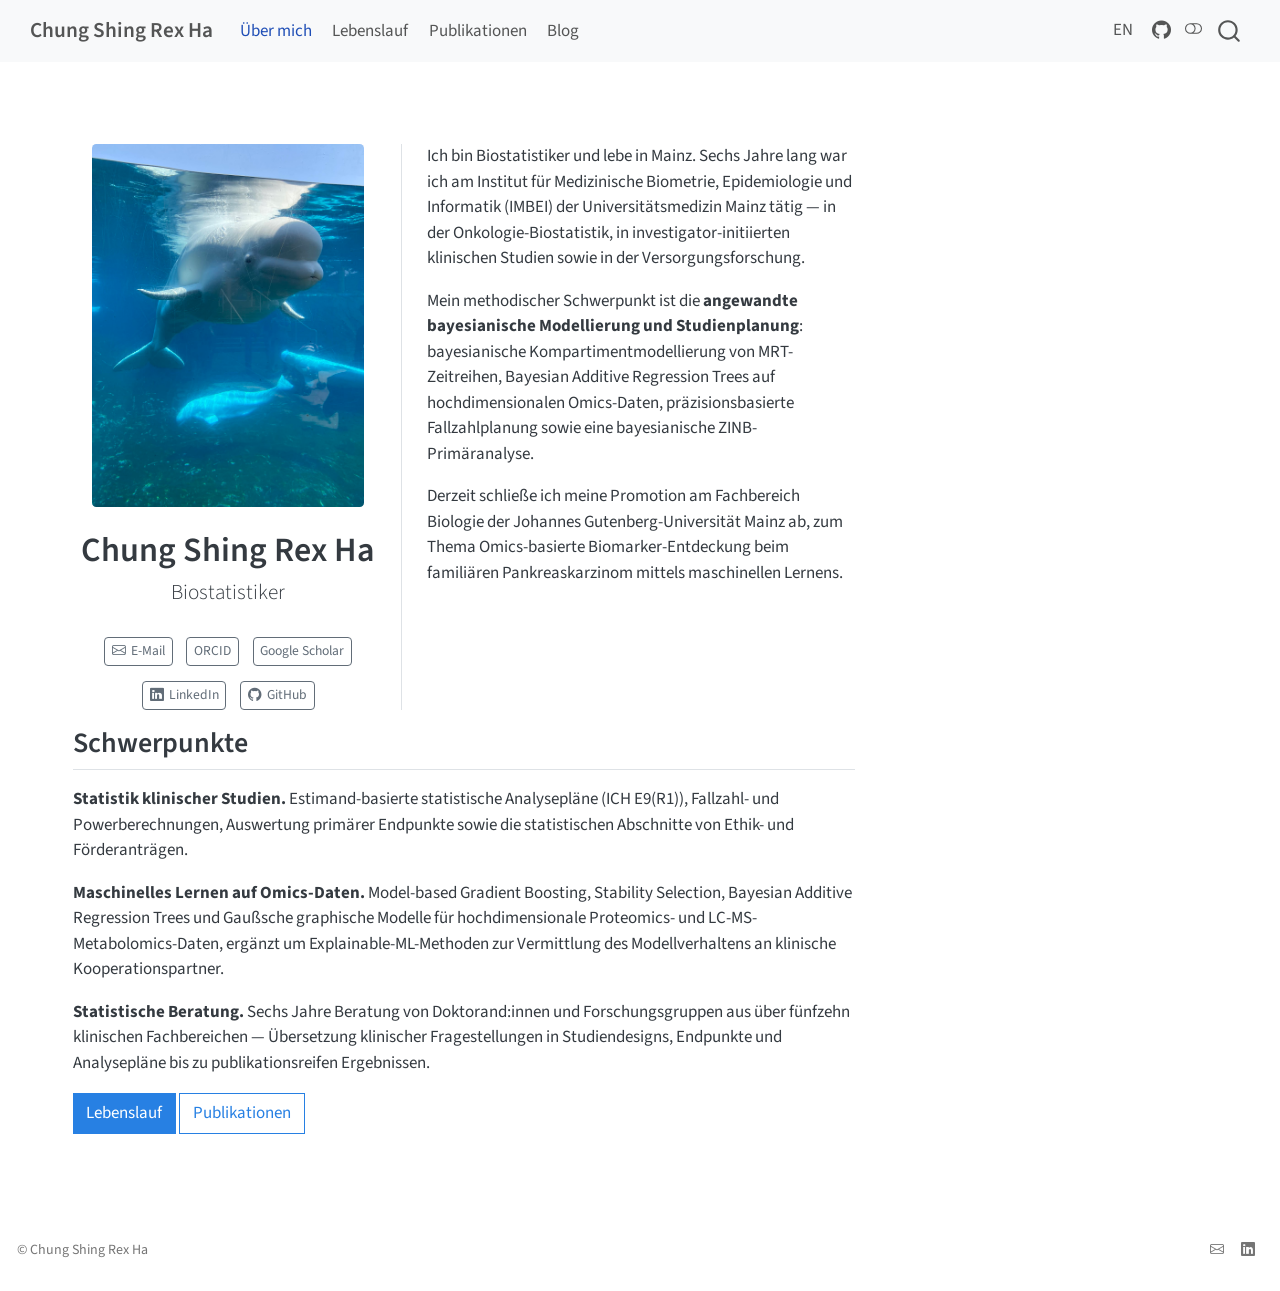
==== commit 31b9e266: "Built site for gh-pages" ====
--- a/de/index.html
+++ b/de/index.html
@@ -26,27 +26,26 @@
 </style>
 
 
-<script src="../site_libs/quarto-nav/quarto-nav.js"></script>
-<script src="../site_libs/quarto-nav/headroom.min.js"></script>
-<script src="../site_libs/clipboard/clipboard.min.js"></script>
-<script src="../site_libs/quarto-search/autocomplete.umd.js"></script>
-<script src="../site_libs/quarto-search/fuse.min.js"></script>
-<script src="../site_libs/quarto-search/quarto-search.js"></script>
-<meta name="quarto:offset" content="../">
-<script src="../site_libs/quarto-html/quarto.js" type="module"></script>
-<script src="../site_libs/quarto-html/tabsets/tabsets.js" type="module"></script>
-<script src="../site_libs/quarto-html/popper.min.js"></script>
-<script src="../site_libs/quarto-html/tippy.umd.min.js"></script>
-<script src="../site_libs/quarto-html/anchor.min.js"></script>
-<link href="../site_libs/quarto-html/tippy.css" rel="stylesheet">
-<link href="../site_libs/quarto-html/quarto-syntax-highlighting-15634bcf2e68342d4ad2dfa704d543f6.css" rel="stylesheet" class="quarto-color-scheme" id="quarto-text-highlighting-styles">
-<link href="../site_libs/quarto-html/quarto-syntax-highlighting-dark-0a6b7249c26820e032cb0bd839ff02b1.css" rel="stylesheet" class="quarto-color-scheme quarto-color-alternate" id="quarto-text-highlighting-styles">
-<link href="../site_libs/quarto-html/quarto-syntax-highlighting-15634bcf2e68342d4ad2dfa704d543f6.css" rel="stylesheet" class="quarto-color-scheme-extra" id="quarto-text-highlighting-styles">
-<script src="../site_libs/bootstrap/bootstrap.min.js"></script>
-<link href="../site_libs/bootstrap/bootstrap-icons.css" rel="stylesheet">
-<link href="../site_libs/bootstrap/bootstrap-5fd4a02582ea6af4703f84bc57fa9173.min.css" rel="stylesheet" append-hash="true" class="quarto-color-scheme" id="quarto-bootstrap" data-mode="light">
-<link href="../site_libs/bootstrap/bootstrap-dark-bcd67fd93eebe3d839e0a494eaf2281a.min.css" rel="stylesheet" append-hash="true" class="quarto-color-scheme quarto-color-alternate" id="quarto-bootstrap" data-mode="dark">
-<link href="../site_libs/bootstrap/bootstrap-5fd4a02582ea6af4703f84bc57fa9173.min.css" rel="stylesheet" append-hash="true" class="quarto-color-scheme-extra" id="quarto-bootstrap" data-mode="light">
+<script src="site_libs/quarto-nav/quarto-nav.js"></script>
+<script src="site_libs/quarto-nav/headroom.min.js"></script>
+<script src="site_libs/clipboard/clipboard.min.js"></script>
+<script src="site_libs/quarto-search/autocomplete.umd.js"></script>
+<script src="site_libs/quarto-search/fuse.min.js"></script>
+<script src="site_libs/quarto-search/quarto-search.js"></script>
+<meta name="quarto:offset" content="./">
+<script src="site_libs/quarto-html/quarto.js" type="module"></script>
+<script src="site_libs/quarto-html/tabsets/tabsets.js" type="module"></script>
+<script src="site_libs/quarto-html/popper.min.js"></script>
+<script src="site_libs/quarto-html/tippy.umd.min.js"></script>
+<link href="site_libs/quarto-html/tippy.css" rel="stylesheet">
+<link href="site_libs/quarto-html/quarto-syntax-highlighting-15634bcf2e68342d4ad2dfa704d543f6.css" rel="stylesheet" class="quarto-color-scheme" id="quarto-text-highlighting-styles">
+<link href="site_libs/quarto-html/quarto-syntax-highlighting-dark-0a6b7249c26820e032cb0bd839ff02b1.css" rel="stylesheet" class="quarto-color-scheme quarto-color-alternate" id="quarto-text-highlighting-styles">
+<link href="site_libs/quarto-html/quarto-syntax-highlighting-15634bcf2e68342d4ad2dfa704d543f6.css" rel="stylesheet" class="quarto-color-scheme-extra" id="quarto-text-highlighting-styles">
+<script src="site_libs/bootstrap/bootstrap.min.js"></script>
+<link href="site_libs/bootstrap/bootstrap-icons.css" rel="stylesheet">
+<link href="site_libs/bootstrap/bootstrap-5fd4a02582ea6af4703f84bc57fa9173.min.css" rel="stylesheet" append-hash="true" class="quarto-color-scheme" id="quarto-bootstrap" data-mode="light">
+<link href="site_libs/bootstrap/bootstrap-dark-bcd67fd93eebe3d839e0a494eaf2281a.min.css" rel="stylesheet" append-hash="true" class="quarto-color-scheme quarto-color-alternate" id="quarto-bootstrap" data-mode="dark">
+<link href="site_libs/bootstrap/bootstrap-5fd4a02582ea6af4703f84bc57fa9173.min.css" rel="stylesheet" append-hash="true" class="quarto-color-scheme-extra" id="quarto-bootstrap" data-mode="light">
 <script id="quarto-search-options" type="application/json">{
   "location": "navbar",
   "copy-button": false,
@@ -77,6 +76,10 @@
 <style>html{ scroll-behavior: smooth; }</style>
 
 
+<meta property="og:title" content="Chung Shing Rex Ha">
+<meta property="og:description" content="Biostatistiker">
+<meta property="og:image" content="https://csrexha.github.io/de/../assets/profile2.jpg">
+<meta property="og:site_name" content="Chung Shing Rex Ha">
 </head>
 
 <body class="nav-fixed quarto-light"><script id="quarto-html-before-body" type="application/javascript">
@@ -248,7 +251,7 @@
     <nav class="navbar navbar-expand-lg " data-bs-theme="dark">
       <div class="navbar-container container-fluid">
       <div class="navbar-brand-container mx-auto">
-    <a class="navbar-brand" href="../index.html">
+    <a class="navbar-brand" href="./index.html">
     <span class="navbar-title">Chung Shing Rex Ha</span>
     </a>
   </div>
@@ -259,26 +262,31 @@
           <div class="collapse navbar-collapse" id="navbarCollapse">
             <ul class="navbar-nav navbar-nav-scroll me-auto">
   <li class="nav-item">
-    <a class="nav-link" href="../index.html"> 
-<span class="menu-text">About</span></a>
+    <a class="nav-link active" href="./index.html" aria-current="page"> 
+<span class="menu-text">Über mich</span></a>
   </li>  
   <li class="nav-item">
-    <a class="nav-link" href="../cv.html"> 
-<span class="menu-text">CV</span></a>
+    <a class="nav-link" href="./cv.html"> 
+<span class="menu-text">Lebenslauf</span></a>
   </li>  
   <li class="nav-item">
-    <a class="nav-link" href="../publications.html"> 
-<span class="menu-text">Publications</span></a>
+    <a class="nav-link" href="./publications.html"> 
+<span class="menu-text">Publikationen</span></a>
   </li>  
   <li class="nav-item">
-    <a class="nav-link" href="../blog.html"> 
+    <a class="nav-link" href="./../blog.html"> 
 <span class="menu-text">Blog</span></a>
   </li>  
 </ul>
             <ul class="navbar-nav navbar-nav-scroll ms-auto">
   <li class="nav-item">
-    <a class="nav-link active" href="../de/index.html" aria-current="page"> 
-<span class="menu-text">Deutsch</span></a>
+    <a class="nav-link" href="./../index.html"> 
+<span class="menu-text">EN</span></a>
+  </li>  
+  <li class="nav-item compact">
+    <a class="nav-link" href="https://github.com/csrexha" target="_blank"> <i class="bi bi-github" role="img">
+</i> 
+<span class="menu-text"></span></a>
   </li>  
 </ul>
           </div> <!-- /navcollapse -->
@@ -289,39 +297,67 @@
     </nav>
 </header>
 <!-- content -->
-<div id="quarto-content" class="quarto-container page-columns page-rows-contents page-layout-article page-navbar">
+<div id="quarto-content" class="quarto-container page-columns page-rows-contents page-layout-full page-navbar">
 <!-- sidebar -->
 <!-- margin-sidebar -->
-    <div id="quarto-margin-sidebar" class="sidebar margin-sidebar zindex-bottom">
-        
-    </div>
+    
 <!-- main -->
-<main class="content" id="quarto-document-content">
-
-
+<main class="content column-page" id="quarto-document-content">
+
+
+
+
+
+<div class="quarto-about-trestles column-page">
+  <div class="about-entity">
+    <img src="../assets/profile2.jpg" class="about-image
+  rounded " style="width: 16em;">
 <header id="title-block-header" class="quarto-title-block default">
 <div class="quarto-title">
 <h1 class="title">Chung Shing Rex Ha</h1>
 <p class="subtitle lead">Biostatistiker</p>
 </div>
-
-
-
-<div class="quarto-title-meta">
-
-    
-  
-    
+<div class="quarto-title-meta column-page">
   </div>
-  
-
-
 </header>
-
-
-<p>Platzhalter — Pipeline-Test.</p>
-
-
+    <div class="about-links">
+  <a href="mailto:hachungshingrex@gmail.com" class="about-link" rel="" target="">
+    <i class="bi bi-envelope"></i>
+     <span class="about-link-text">E-Mail</span>
+  </a>
+  <a href="https://orcid.org/0000-0001-5238-0963" class="about-link" rel="" target="">
+     <span class="about-link-text">ORCID</span>
+  </a>
+  <a href="https://scholar.google.de/citations?user=Pcv1bHEAAAAJ" class="about-link" rel="" target="">
+     <span class="about-link-text">Google Scholar</span>
+  </a>
+  <a href="https://www.linkedin.com/in/hacsrex/" class="about-link" rel="" target="">
+    <i class="bi bi-linkedin"></i>
+     <span class="about-link-text">LinkedIn</span>
+  </a>
+  <a href="https://github.com/csrexha" class="about-link" rel="" target="">
+    <i class="bi bi-github"></i>
+     <span class="about-link-text">GitHub</span>
+  </a>
+</div>
+  </div>
+  <div class="about-contents"><div id="hero">
+<p>Ich bin Biostatistiker und lebe in Mainz. Sechs Jahre lang war ich am Institut für Medizinische Biometrie, Epidemiologie und Informatik (IMBEI) der Universitätsmedizin Mainz tätig — in der Onkologie-Biostatistik, in investigator-initiierten klinischen Studien sowie in der Versorgungsforschung.</p>
+<p>Mein methodischer Schwerpunkt ist die <strong>angewandte bayesianische Modellierung und Studienplanung</strong>: bayesianische Kompartimentmodellierung von MRT-Zeitreihen, Bayesian Additive Regression Trees auf hochdimensionalen Omics-Daten, präzisionsbasierte Fallzahlplanung sowie eine bayesianische ZINB-Primäranalyse.</p>
+<p>Derzeit schließe ich meine Promotion am Fachbereich Biologie der Johannes Gutenberg-Universität Mainz ab, zum Thema Omics-basierte Biomarker-Entdeckung beim familiären Pankreaskarzinom mittels maschinellen Lernens.</p>
+</div></div>
+</div>
+
+<section id="schwerpunkte" class="level2">
+<h2 data-anchor-id="schwerpunkte">Schwerpunkte</h2>
+<p><strong>Statistik klinischer Studien.</strong> Estimand-basierte statistische Analysepläne (ICH E9(R1)), Fallzahl- und Powerberechnungen, Auswertung primärer Endpunkte sowie die statistischen Abschnitte von Ethik- und Förderanträgen.</p>
+<p><strong>Maschinelles Lernen auf Omics-Daten.</strong> Model-based Gradient Boosting, Stability Selection, Bayesian Additive Regression Trees und Gaußsche graphische Modelle für hochdimensionale Proteomics- und LC-MS-Metabolomics-Daten, ergänzt um Explainable-ML-Methoden zur Vermittlung des Modellverhaltens an klinische Kooperationspartner.</p>
+<p><strong>Statistische Beratung.</strong> Sechs Jahre Beratung von Doktorand:innen und Forschungsgruppen aus über fünfzehn klinischen Fachbereichen — Übersetzung klinischer Fragestellungen in Studiendesigns, Endpunkte und Analysepläne bis zu publikationsreifen Ergebnissen.</p>
+<p><a href="./cv.html" class="btn btn-primary">Lebenslauf</a> <a href="./publications.html" class="btn btn-outline-primary">Publikationen</a></p>
+
+
+
+</section>
 
 </main> <!-- /main -->
 <script id="quarto-html-after-body" type="application/javascript">
@@ -339,13 +375,6 @@
       window.document.body.appendChild(a);
     }
     setColorSchemeToggle(hasAlternateSentinel())
-    const icon = "";
-    const anchorJS = new window.AnchorJS();
-    anchorJS.options = {
-      placement: 'right',
-      icon: icon
-    };
-    anchorJS.add('.anchored');
     const isCodeAnnotation = (el) => {
       for (const clz of el.classList) {
         if (clz.startsWith('code-annotation-')) {                     
@@ -410,7 +439,7 @@
     }
       var localhostRegex = new RegExp(/^(?:http|https):\/\/localhost\:?[0-9]*\//);
       var mailtoRegex = new RegExp(/^mailto:/);
-        var filterRegex = new RegExp("https:\/\/csrexha\.github\.io");
+        var filterRegex = new RegExp("https:\/\/csrexha\.github\.io\/de");
       var isInternal = (href) => {
           return filterRegex.test(href) || localhostRegex.test(href) || mailtoRegex.test(href);
       }
@@ -741,7 +770,7 @@
 <footer class="footer">
   <div class="nav-footer">
     <div class="nav-footer-left">
-<p>© 2026 Chung Shing Rex Ha</p>
+<p>© Chung Shing Rex Ha</p>
 </div>   
     <div class="nav-footer-center">
       &nbsp;
@@ -749,13 +778,13 @@
     <div class="nav-footer-right">
       <ul class="footer-items list-unstyled">
     <li class="nav-item compact">
-    <a class="nav-link" href="https://github.com/csrexha">
-      <i class="bi bi-github" role="img">
+    <a class="nav-link" href="mailto:hachungshingrex@gmail.com">
+      <i class="bi bi-envelope" role="img">
 </i> 
     </a>
   </li>  
     <li class="nav-item compact">
-    <a class="nav-link" href="https://www.linkedin.com/in/hacsrex">
+    <a class="nav-link" href="https://www.linkedin.com/in/hacsrex/">
       <i class="bi bi-linkedin" role="img">
 </i> 
     </a>
@@ -768,5 +797,5 @@
 
 
 
-<script src="../site_libs/quarto-html/zenscroll-min.js"></script>
+<script src="site_libs/quarto-html/zenscroll-min.js"></script>
 </body></html>
--- a/de/site_libs/quarto-html/tippy.css
+++ b/de/site_libs/quarto-html/tippy.css
@@ -0,0 +1 @@
+.tippy-box[data-animation=fade][data-state=hidden]{opacity:0}[data-tippy-root]{max-width:calc(100vw - 10px)}.tippy-box{position:relative;background-color:#333;color:#fff;border-radius:4px;font-size:14px;line-height:1.4;white-space:normal;outline:0;transition-property:transform,visibility,opacity}.tippy-box[data-placement^=top]>.tippy-arrow{bottom:0}.tippy-box[data-placement^=top]>.tippy-arrow:before{bottom:-7px;left:0;border-width:8px 8px 0;border-top-color:initial;transform-origin:center top}.tippy-box[data-placement^=bottom]>.tippy-arrow{top:0}.tippy-box[data-placement^=bottom]>.tippy-arrow:before{top:-7px;left:0;border-width:0 8px 8px;border-bottom-color:initial;transform-origin:center bottom}.tippy-box[data-placement^=left]>.tippy-arrow{right:0}.tippy-box[data-placement^=left]>.tippy-arrow:before{border-width:8px 0 8px 8px;border-left-color:initial;right:-7px;transform-origin:center left}.tippy-box[data-placement^=right]>.tippy-arrow{left:0}.tippy-box[data-placement^=right]>.tippy-arrow:before{left:-7px;border-width:8px 8px 8px 0;border-right-color:initial;transform-origin:center right}.tippy-box[data-inertia][data-state=visible]{transition-timing-function:cubic-bezier(.54,1.5,.38,1.11)}.tippy-arrow{width:16px;height:16px;color:#333}.tippy-arrow:before{content:"";position:absolute;border-color:transparent;border-style:solid}.tippy-content{position:relative;padding:5px 9px;z-index:1}
--- a/de/site_libs/quarto-html/quarto-syntax-highlighting-15634bcf2e68342d4ad2dfa704d543f6.css
+++ b/de/site_libs/quarto-html/quarto-syntax-highlighting-15634bcf2e68342d4ad2dfa704d543f6.css
@@ -0,0 +1,236 @@
+/* quarto syntax highlight colors */
+:root {
+  --quarto-hl-ot-color: #003B4F;
+  --quarto-hl-at-color: #657422;
+  --quarto-hl-ss-color: #20794D;
+  --quarto-hl-an-color: #5E5E5E;
+  --quarto-hl-fu-color: #4758AB;
+  --quarto-hl-st-color: #20794D;
+  --quarto-hl-cf-color: #003B4F;
+  --quarto-hl-op-color: #5E5E5E;
+  --quarto-hl-er-color: #AD0000;
+  --quarto-hl-bn-color: #AD0000;
+  --quarto-hl-al-color: #AD0000;
+  --quarto-hl-va-color: #111111;
+  --quarto-hl-bu-color: inherit;
+  --quarto-hl-ex-color: inherit;
+  --quarto-hl-pp-color: #AD0000;
+  --quarto-hl-in-color: #5E5E5E;
+  --quarto-hl-vs-color: #20794D;
+  --quarto-hl-wa-color: #5E5E5E;
+  --quarto-hl-do-color: #5E5E5E;
+  --quarto-hl-im-color: #00769E;
+  --quarto-hl-ch-color: #20794D;
+  --quarto-hl-dt-color: #AD0000;
+  --quarto-hl-fl-color: #AD0000;
+  --quarto-hl-co-color: #5E5E5E;
+  --quarto-hl-cv-color: #5E5E5E;
+  --quarto-hl-cn-color: #8f5902;
+  --quarto-hl-sc-color: #5E5E5E;
+  --quarto-hl-dv-color: #AD0000;
+  --quarto-hl-kw-color: #003B4F;
+}
+
+/* other quarto variables */
+:root {
+  --quarto-font-monospace: SFMono-Regular, Menlo, Monaco, Consolas, "Liberation Mono", "Courier New", monospace;
+}
+
+/* syntax highlight based on Pandoc's rules */
+pre > code.sourceCode > span {
+  color: #003B4F;
+}
+
+code.sourceCode > span {
+  color: #003B4F;
+}
+
+div.sourceCode,
+div.sourceCode pre.sourceCode {
+  color: #003B4F;
+}
+
+/* Normal */
+code span {
+  color: #003B4F;
+}
+
+/* Alert */
+code span.al {
+  color: #AD0000;
+  font-style: inherit;
+}
+
+/* Annotation */
+code span.an {
+  color: #5E5E5E;
+  font-style: inherit;
+}
+
+/* Attribute */
+code span.at {
+  color: #657422;
+  font-style: inherit;
+}
+
+/* BaseN */
+code span.bn {
+  color: #AD0000;
+  font-style: inherit;
+}
+
+/* BuiltIn */
+code span.bu {
+  font-style: inherit;
+}
+
+/* ControlFlow */
+code span.cf {
+  color: #003B4F;
+  font-weight: bold;
+  font-style: inherit;
+}
+
+/* Char */
+code span.ch {
+  color: #20794D;
+  font-style: inherit;
+}
+
+/* Constant */
+code span.cn {
+  color: #8f5902;
+  font-style: inherit;
+}
+
+/* Comment */
+code span.co {
+  color: #5E5E5E;
+  font-style: inherit;
+}
+
+/* CommentVar */
+code span.cv {
+  color: #5E5E5E;
+  font-style: italic;
+}
+
+/* Documentation */
+code span.do {
+  color: #5E5E5E;
+  font-style: italic;
+}
+
+/* DataType */
+code span.dt {
+  color: #AD0000;
+  font-style: inherit;
+}
+
+/* DecVal */
+code span.dv {
+  color: #AD0000;
+  font-style: inherit;
+}
+
+/* Error */
+code span.er {
+  color: #AD0000;
+  font-style: inherit;
+}
+
+/* Extension */
+code span.ex {
+  font-style: inherit;
+}
+
+/* Float */
+code span.fl {
+  color: #AD0000;
+  font-style: inherit;
+}
+
+/* Function */
+code span.fu {
+  color: #4758AB;
+  font-style: inherit;
+}
+
+/* Import */
+code span.im {
+  color: #00769E;
+  font-style: inherit;
+}
+
+/* Information */
+code span.in {
+  color: #5E5E5E;
+  font-style: inherit;
+}
+
+/* Keyword */
+code span.kw {
+  color: #003B4F;
+  font-weight: bold;
+  font-style: inherit;
+}
+
+/* Operator */
+code span.op {
+  color: #5E5E5E;
+  font-style: inherit;
+}
+
+/* Other */
+code span.ot {
+  color: #003B4F;
+  font-style: inherit;
+}
+
+/* Preprocessor */
+code span.pp {
+  color: #AD0000;
+  font-style: inherit;
+}
+
+/* SpecialChar */
+code span.sc {
+  color: #5E5E5E;
+  font-style: inherit;
+}
+
+/* SpecialString */
+code span.ss {
+  color: #20794D;
+  font-style: inherit;
+}
+
+/* String */
+code span.st {
+  color: #20794D;
+  font-style: inherit;
+}
+
+/* Variable */
+code span.va {
+  color: #111111;
+  font-style: inherit;
+}
+
+/* VerbatimString */
+code span.vs {
+  color: #20794D;
+  font-style: inherit;
+}
+
+/* Warning */
+code span.wa {
+  color: #5E5E5E;
+  font-style: italic;
+}
+
+.prevent-inlining {
+  content: "</";
+}
+
+/*# sourceMappingURL=f23921c56f73e400b49028c9186a1aa0.css.map */
--- a/de/site_libs/quarto-html/quarto-syntax-highlighting-dark-0a6b7249c26820e032cb0bd839ff02b1.css
+++ b/de/site_libs/quarto-html/quarto-syntax-highlighting-dark-0a6b7249c26820e032cb0bd839ff02b1.css
@@ -0,0 +1,219 @@
+/* quarto syntax highlight colors */
+:root {
+  --quarto-hl-al-color: #f07178;
+  --quarto-hl-an-color: #d4d0ab;
+  --quarto-hl-at-color: #00e0e0;
+  --quarto-hl-bn-color: #d4d0ab;
+  --quarto-hl-bu-color: #abe338;
+  --quarto-hl-ch-color: #abe338;
+  --quarto-hl-co-color: #f8f8f2;
+  --quarto-hl-cv-color: #ffd700;
+  --quarto-hl-cn-color: #ffd700;
+  --quarto-hl-cf-color: #ffa07a;
+  --quarto-hl-dt-color: #ffa07a;
+  --quarto-hl-dv-color: #d4d0ab;
+  --quarto-hl-do-color: #f8f8f2;
+  --quarto-hl-er-color: #f07178;
+  --quarto-hl-ex-color: #00e0e0;
+  --quarto-hl-fl-color: #d4d0ab;
+  --quarto-hl-fu-color: #ffa07a;
+  --quarto-hl-im-color: #abe338;
+  --quarto-hl-in-color: #d4d0ab;
+  --quarto-hl-kw-color: #ffa07a;
+  --quarto-hl-op-color: #ffa07a;
+  --quarto-hl-ot-color: #00e0e0;
+  --quarto-hl-pp-color: #dcc6e0;
+  --quarto-hl-re-color: #00e0e0;
+  --quarto-hl-sc-color: #abe338;
+  --quarto-hl-ss-color: #abe338;
+  --quarto-hl-st-color: #abe338;
+  --quarto-hl-va-color: #00e0e0;
+  --quarto-hl-vs-color: #abe338;
+  --quarto-hl-wa-color: #dcc6e0;
+}
+
+/* other quarto variables */
+:root {
+  --quarto-font-monospace: SFMono-Regular, Menlo, Monaco, Consolas, "Liberation Mono", "Courier New", monospace;
+}
+
+/* syntax highlight based on Pandoc's rules */
+pre > code.sourceCode > span {
+  color: #f8f8f2;
+}
+
+code.sourceCode > span {
+  color: #f8f8f2;
+}
+
+div.sourceCode,
+div.sourceCode pre.sourceCode {
+  color: #f8f8f2;
+}
+
+/* Normal */
+code span {
+  color: #f8f8f2;
+}
+
+/* Alert */
+code span.al {
+  color: #f07178;
+}
+
+/* Annotation */
+code span.an {
+  color: #d4d0ab;
+}
+
+/* Attribute */
+code span.at {
+  color: #00e0e0;
+}
+
+/* BaseN */
+code span.bn {
+  color: #d4d0ab;
+}
+
+/* BuiltIn */
+code span.bu {
+  color: #abe338;
+}
+
+/* ControlFlow */
+code span.cf {
+  font-weight: bold;
+  color: #ffa07a;
+}
+
+/* Char */
+code span.ch {
+  color: #abe338;
+}
+
+/* Constant */
+code span.cn {
+  color: #ffd700;
+}
+
+/* Comment */
+code span.co {
+  font-style: italic;
+  color: #f8f8f2;
+}
+
+/* CommentVar */
+code span.cv {
+  color: #ffd700;
+}
+
+/* Documentation */
+code span.do {
+  color: #f8f8f2;
+}
+
+/* DataType */
+code span.dt {
+  color: #ffa07a;
+}
+
+/* DecVal */
+code span.dv {
+  color: #d4d0ab;
+}
+
+/* Error */
+code span.er {
+  color: #f07178;
+  text-decoration: underline;
+}
+
+/* Extension */
+code span.ex {
+  font-weight: bold;
+  color: #00e0e0;
+}
+
+/* Float */
+code span.fl {
+  color: #d4d0ab;
+}
+
+/* Function */
+code span.fu {
+  color: #ffa07a;
+}
+
+/* Import */
+code span.im {
+  color: #abe338;
+}
+
+/* Information */
+code span.in {
+  color: #d4d0ab;
+}
+
+/* Keyword */
+code span.kw {
+  font-weight: bold;
+  color: #ffa07a;
+}
+
+/* Operator */
+code span.op {
+  color: #ffa07a;
+}
+
+/* Other */
+code span.ot {
+  color: #00e0e0;
+}
+
+/* Preprocessor */
+code span.pp {
+  color: #dcc6e0;
+}
+
+/* RegionMarker */
+code span.re {
+  background-color: #f8f8f2;
+  color: #00e0e0;
+}
+
+/* SpecialChar */
+code span.sc {
+  color: #abe338;
+}
+
+/* SpecialString */
+code span.ss {
+  color: #abe338;
+}
+
+/* String */
+code span.st {
+  color: #abe338;
+}
+
+/* Variable */
+code span.va {
+  color: #00e0e0;
+}
+
+/* VerbatimString */
+code span.vs {
+  color: #abe338;
+}
+
+/* Warning */
+code span.wa {
+  color: #dcc6e0;
+}
+
+.prevent-inlining {
+  content: "</";
+}
+
+/*# sourceMappingURL=175367c052bafc98bd680af3479823f0.css.map */
--- a/de/site_libs/quarto-html/quarto-syntax-highlighting-15634bcf2e68342d4ad2dfa704d543f6.css
+++ b/de/site_libs/quarto-html/quarto-syntax-highlighting-15634bcf2e68342d4ad2dfa704d543f6.css
@@ -0,0 +1,236 @@
+/* quarto syntax highlight colors */
+:root {
+  --quarto-hl-ot-color: #003B4F;
+  --quarto-hl-at-color: #657422;
+  --quarto-hl-ss-color: #20794D;
+  --quarto-hl-an-color: #5E5E5E;
+  --quarto-hl-fu-color: #4758AB;
+  --quarto-hl-st-color: #20794D;
+  --quarto-hl-cf-color: #003B4F;
+  --quarto-hl-op-color: #5E5E5E;
+  --quarto-hl-er-color: #AD0000;
+  --quarto-hl-bn-color: #AD0000;
+  --quarto-hl-al-color: #AD0000;
+  --quarto-hl-va-color: #111111;
+  --quarto-hl-bu-color: inherit;
+  --quarto-hl-ex-color: inherit;
+  --quarto-hl-pp-color: #AD0000;
+  --quarto-hl-in-color: #5E5E5E;
+  --quarto-hl-vs-color: #20794D;
+  --quarto-hl-wa-color: #5E5E5E;
+  --quarto-hl-do-color: #5E5E5E;
+  --quarto-hl-im-color: #00769E;
+  --quarto-hl-ch-color: #20794D;
+  --quarto-hl-dt-color: #AD0000;
+  --quarto-hl-fl-color: #AD0000;
+  --quarto-hl-co-color: #5E5E5E;
+  --quarto-hl-cv-color: #5E5E5E;
+  --quarto-hl-cn-color: #8f5902;
+  --quarto-hl-sc-color: #5E5E5E;
+  --quarto-hl-dv-color: #AD0000;
+  --quarto-hl-kw-color: #003B4F;
+}
+
+/* other quarto variables */
+:root {
+  --quarto-font-monospace: SFMono-Regular, Menlo, Monaco, Consolas, "Liberation Mono", "Courier New", monospace;
+}
+
+/* syntax highlight based on Pandoc's rules */
+pre > code.sourceCode > span {
+  color: #003B4F;
+}
+
+code.sourceCode > span {
+  color: #003B4F;
+}
+
+div.sourceCode,
+div.sourceCode pre.sourceCode {
+  color: #003B4F;
+}
+
+/* Normal */
+code span {
+  color: #003B4F;
+}
+
+/* Alert */
+code span.al {
+  color: #AD0000;
+  font-style: inherit;
+}
+
+/* Annotation */
+code span.an {
+  color: #5E5E5E;
+  font-style: inherit;
+}
+
+/* Attribute */
+code span.at {
+  color: #657422;
+  font-style: inherit;
+}
+
+/* BaseN */
+code span.bn {
+  color: #AD0000;
+  font-style: inherit;
+}
+
+/* BuiltIn */
+code span.bu {
+  font-style: inherit;
+}
+
+/* ControlFlow */
+code span.cf {
+  color: #003B4F;
+  font-weight: bold;
+  font-style: inherit;
+}
+
+/* Char */
+code span.ch {
+  color: #20794D;
+  font-style: inherit;
+}
+
+/* Constant */
+code span.cn {
+  color: #8f5902;
+  font-style: inherit;
+}
+
+/* Comment */
+code span.co {
+  color: #5E5E5E;
+  font-style: inherit;
+}
+
+/* CommentVar */
+code span.cv {
+  color: #5E5E5E;
+  font-style: italic;
+}
+
+/* Documentation */
+code span.do {
+  color: #5E5E5E;
+  font-style: italic;
+}
+
+/* DataType */
+code span.dt {
+  color: #AD0000;
+  font-style: inherit;
+}
+
+/* DecVal */
+code span.dv {
+  color: #AD0000;
+  font-style: inherit;
+}
+
+/* Error */
+code span.er {
+  color: #AD0000;
+  font-style: inherit;
+}
+
+/* Extension */
+code span.ex {
+  font-style: inherit;
+}
+
+/* Float */
+code span.fl {
+  color: #AD0000;
+  font-style: inherit;
+}
+
+/* Function */
+code span.fu {
+  color: #4758AB;
+  font-style: inherit;
+}
+
+/* Import */
+code span.im {
+  color: #00769E;
+  font-style: inherit;
+}
+
+/* Information */
+code span.in {
+  color: #5E5E5E;
+  font-style: inherit;
+}
+
+/* Keyword */
+code span.kw {
+  color: #003B4F;
+  font-weight: bold;
+  font-style: inherit;
+}
+
+/* Operator */
+code span.op {
+  color: #5E5E5E;
+  font-style: inherit;
+}
+
+/* Other */
+code span.ot {
+  color: #003B4F;
+  font-style: inherit;
+}
+
+/* Preprocessor */
+code span.pp {
+  color: #AD0000;
+  font-style: inherit;
+}
+
+/* SpecialChar */
+code span.sc {
+  color: #5E5E5E;
+  font-style: inherit;
+}
+
+/* SpecialString */
+code span.ss {
+  color: #20794D;
+  font-style: inherit;
+}
+
+/* String */
+code span.st {
+  color: #20794D;
+  font-style: inherit;
+}
+
+/* Variable */
+code span.va {
+  color: #111111;
+  font-style: inherit;
+}
+
+/* VerbatimString */
+code span.vs {
+  color: #20794D;
+  font-style: inherit;
+}
+
+/* Warning */
+code span.wa {
+  color: #5E5E5E;
+  font-style: italic;
+}
+
+.prevent-inlining {
+  content: "</";
+}
+
+/*# sourceMappingURL=f23921c56f73e400b49028c9186a1aa0.css.map */
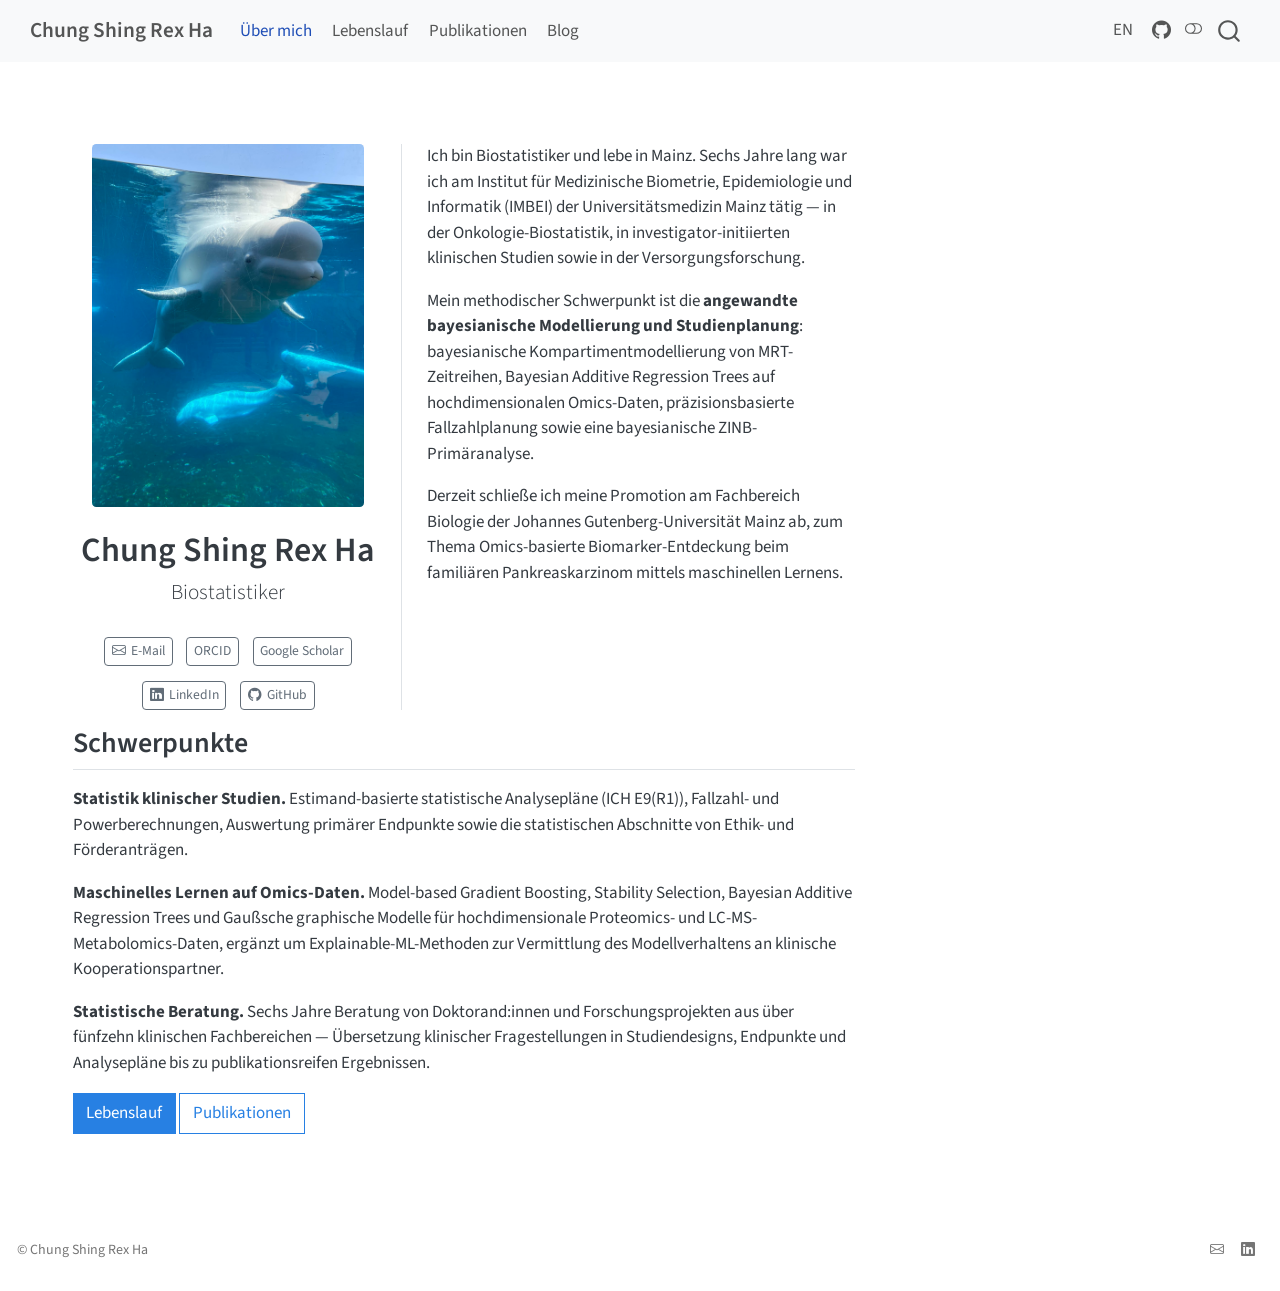
==== commit d9ed5c41: "Built site for gh-pages" ====
--- a/de/index.html
+++ b/de/index.html
@@ -43,9 +43,9 @@
 <link href="site_libs/quarto-html/quarto-syntax-highlighting-15634bcf2e68342d4ad2dfa704d543f6.css" rel="stylesheet" class="quarto-color-scheme-extra" id="quarto-text-highlighting-styles">
 <script src="site_libs/bootstrap/bootstrap.min.js"></script>
 <link href="site_libs/bootstrap/bootstrap-icons.css" rel="stylesheet">
-<link href="site_libs/bootstrap/bootstrap-5fd4a02582ea6af4703f84bc57fa9173.min.css" rel="stylesheet" append-hash="true" class="quarto-color-scheme" id="quarto-bootstrap" data-mode="light">
-<link href="site_libs/bootstrap/bootstrap-dark-bcd67fd93eebe3d839e0a494eaf2281a.min.css" rel="stylesheet" append-hash="true" class="quarto-color-scheme quarto-color-alternate" id="quarto-bootstrap" data-mode="dark">
-<link href="site_libs/bootstrap/bootstrap-5fd4a02582ea6af4703f84bc57fa9173.min.css" rel="stylesheet" append-hash="true" class="quarto-color-scheme-extra" id="quarto-bootstrap" data-mode="light">
+<link href="site_libs/bootstrap/bootstrap-3d037c236017750044aef6858f96cae8.min.css" rel="stylesheet" append-hash="true" class="quarto-color-scheme" id="quarto-bootstrap" data-mode="light">
+<link href="site_libs/bootstrap/bootstrap-dark-a448013908a4604e783d748f12b5f35d.min.css" rel="stylesheet" append-hash="true" class="quarto-color-scheme quarto-color-alternate" id="quarto-bootstrap" data-mode="dark">
+<link href="site_libs/bootstrap/bootstrap-3d037c236017750044aef6858f96cae8.min.css" rel="stylesheet" append-hash="true" class="quarto-color-scheme-extra" id="quarto-bootstrap" data-mode="light">
 <script id="quarto-search-options" type="application/json">{
   "location": "navbar",
   "copy-button": false,
@@ -352,7 +352,7 @@
 <h2 data-anchor-id="schwerpunkte">Schwerpunkte</h2>
 <p><strong>Statistik klinischer Studien.</strong> Estimand-basierte statistische Analysepläne (ICH E9(R1)), Fallzahl- und Powerberechnungen, Auswertung primärer Endpunkte sowie die statistischen Abschnitte von Ethik- und Förderanträgen.</p>
 <p><strong>Maschinelles Lernen auf Omics-Daten.</strong> Model-based Gradient Boosting, Stability Selection, Bayesian Additive Regression Trees und Gaußsche graphische Modelle für hochdimensionale Proteomics- und LC-MS-Metabolomics-Daten, ergänzt um Explainable-ML-Methoden zur Vermittlung des Modellverhaltens an klinische Kooperationspartner.</p>
-<p><strong>Statistische Beratung.</strong> Sechs Jahre Beratung von Doktorand:innen und Forschungsgruppen aus über fünfzehn klinischen Fachbereichen — Übersetzung klinischer Fragestellungen in Studiendesigns, Endpunkte und Analysepläne bis zu publikationsreifen Ergebnissen.</p>
+<p><strong>Statistische Beratung.</strong> Sechs Jahre Beratung von Doktorand:innen und Forschungsprojekten aus über fünfzehn klinischen Fachbereichen — Übersetzung klinischer Fragestellungen in Studiendesigns, Endpunkte und Analysepläne bis zu publikationsreifen Ergebnissen.</p>
 <p><a href="./cv.html" class="btn btn-primary">Lebenslauf</a> <a href="./publications.html" class="btn btn-outline-primary">Publikationen</a></p>
 
 
